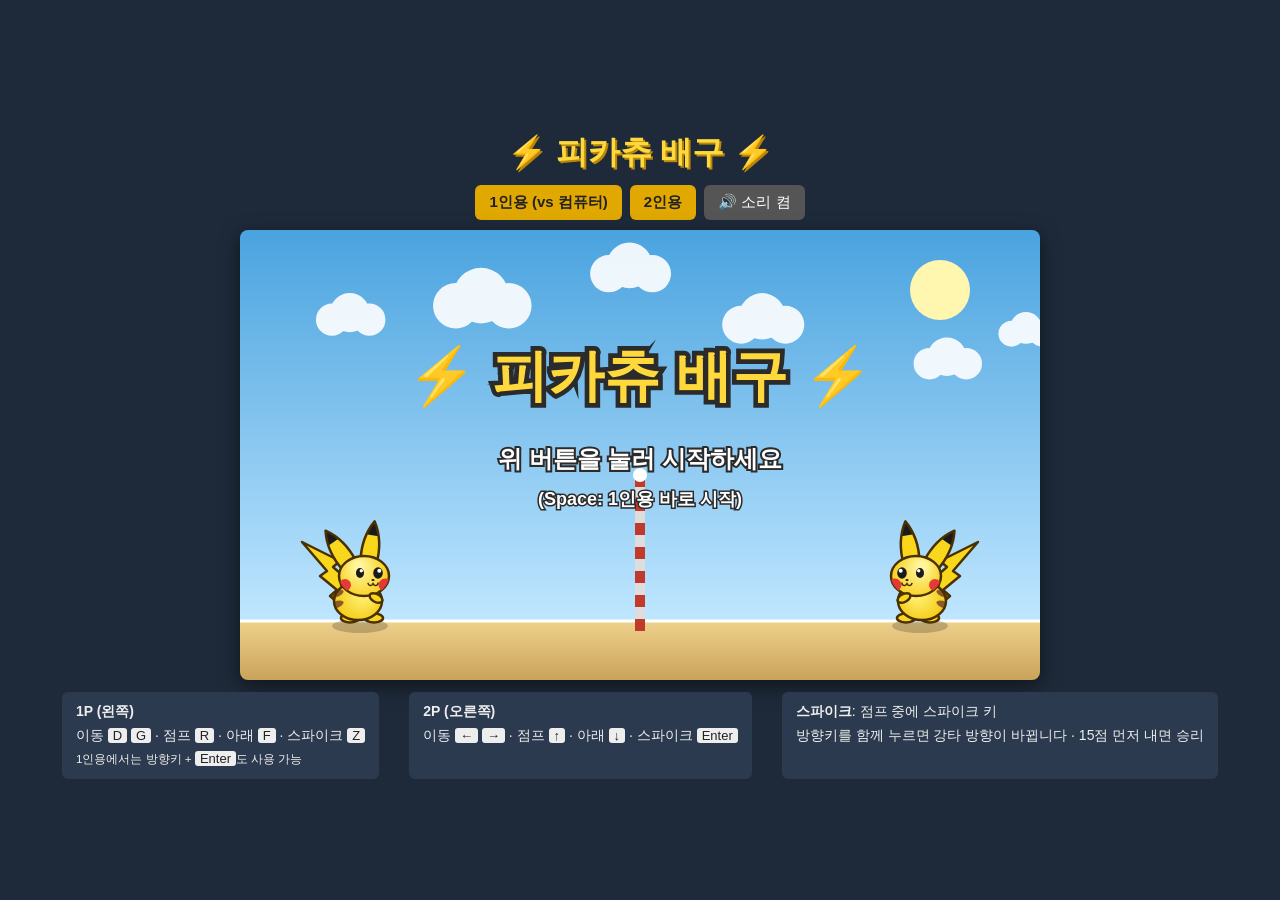
==== 피카츄 배구/index.html @ aee388b0 "Initial commit: gameroom-app completed" ====
<!DOCTYPE html>
<html lang="ko">
<head>
<meta charset="UTF-8">
<meta name="viewport" content="width=device-width, initial-scale=1.0">
<title>피카츄 배구</title>
<style>
  * { box-sizing: border-box; }
  body {
    margin: 0;
    min-height: 100vh;
    display: flex;
    flex-direction: column;
    align-items: center;
    justify-content: center;
    background: #1e2a3a;
    color: #eee;
    font-family: "Malgun Gothic", sans-serif;
  }
  h1 { margin: 10px 0; color: #ffd93b; text-shadow: 2px 2px 0 #b8860b; }
  #controls { display: flex; gap: 8px; margin-bottom: 10px; flex-wrap: wrap; justify-content: center; }
  button {
    padding: 8px 14px;
    font-size: 15px;
    border: none;
    border-radius: 6px;
    background: #555;
    color: #fff;
    cursor: pointer;
  }
  button:hover { background: #777; }
  button.main { background: #e0a800; color: #222; font-weight: bold; }
  button.main:hover { background: #ffc61a; }
  canvas {
    border-radius: 8px;
    box-shadow: 0 6px 20px rgba(0,0,0,.5);
    max-width: 95vw;
    height: auto;
  }
  #help {
    margin-top: 12px;
    display: flex;
    gap: 30px;
    flex-wrap: wrap;
    justify-content: center;
    font-size: 14px;
    line-height: 1.7;
  }
  #help div { background: #2b3a4f; padding: 8px 14px; border-radius: 6px; }
  kbd {
    background: #eee; color: #222; border-radius: 3px;
    padding: 0 5px; font-family: inherit; font-size: 13px;
  }
</style>
</head>
<body>
<h1>⚡ 피카츄 배구 ⚡</h1>
<div id="controls">
  <button class="main" id="start1">1인용 (vs 컴퓨터)</button>
  <button class="main" id="start2">2인용</button>
  <button id="sound">🔊 소리 켬</button>
</div>
<canvas id="game" width="800" height="450"></canvas>
<div id="help">
  <div>
    <b>1P (왼쪽)</b><br>
    이동 <kbd>D</kbd> <kbd>G</kbd> · 점프 <kbd>R</kbd> · 아래 <kbd>F</kbd> · 스파이크 <kbd>Z</kbd><br>
    <small>1인용에서는 방향키 + <kbd>Enter</kbd>도 사용 가능</small>
  </div>
  <div>
    <b>2P (오른쪽)</b><br>
    이동 <kbd>←</kbd> <kbd>→</kbd> · 점프 <kbd>↑</kbd> · 아래 <kbd>↓</kbd> · 스파이크 <kbd>Enter</kbd>
  </div>
  <div>
    <b>스파이크</b>: 점프 중에 스파이크 키<br>
    방향키를 함께 누르면 강타 방향이 바뀝니다 · 15점 먼저 내면 승리
  </div>
</div>

<script>
// ---------- 상수 ----------
const W = 800, H = 450;
const GROUND = 390;
const NET_X = 400, NET_W = 10, NET_TOP = 245;
const P_R = 32, B_R = 20;
const P_SPEED = 6, P_JUMP = -15, P_GRAV = 0.8;
const B_GRAV = 0.38, B_MAX = 22;
const WIN_SCORE = 15;

const canvas = document.getElementById('game');
const ctx = canvas.getContext('2d');

// ---------- 사운드 ----------
let soundOn = true, audioCtx = null;
function tone(freq, dur, vol, type = 'square', slideTo = null) {
  if (!soundOn) return;
  if (!audioCtx) audioCtx = new (window.AudioContext || window.webkitAudioContext)();
  if (audioCtx.state === 'suspended') audioCtx.resume();
  const t = audioCtx.currentTime;
  const osc = audioCtx.createOscillator();
  const gain = audioCtx.createGain();
  osc.type = type;
  osc.frequency.setValueAtTime(freq, t);
  if (slideTo) osc.frequency.exponentialRampToValueAtTime(slideTo, t + dur);
  gain.gain.setValueAtTime(vol, t);
  gain.gain.exponentialRampToValueAtTime(0.001, t + dur);
  osc.connect(gain).connect(audioCtx.destination);
  osc.start(t);
  osc.stop(t + dur);
}
const sfx = {
  hit:    () => tone(520, 0.08, 0.15),
  spike:  () => { tone(900, 0.25, 0.2, 'sawtooth', 120); tone(60, 0.3, 0.3, 'square', 30); },
  jump:   () => tone(300, 0.12, 0.06, 'triangle', 600),
  bounce: () => tone(200, 0.05, 0.08, 'triangle'),
  score:  () => { tone(660, 0.1, 0.12); setTimeout(() => tone(880, 0.15, 0.12), 100); },
  win:    () => [523, 659, 784, 1047].forEach((f, i) => setTimeout(() => tone(f, 0.2, 0.15), i * 150)),
};

// ---------- 입력 ----------
const keys = new Set();
const P1KEYS = { left: 'KeyD', right: 'KeyG', up: 'KeyR', down: 'KeyF' };
const P2KEYS = { left: 'ArrowLeft', right: 'ArrowRight', up: 'ArrowUp', down: 'ArrowDown' };
const BLOCK = ['ArrowLeft', 'ArrowRight', 'ArrowUp', 'ArrowDown', 'Space', 'Enter'];

document.addEventListener('keydown', e => {
  if (BLOCK.includes(e.code)) e.preventDefault();
  keys.add(e.code);
  if (e.repeat) return;
  if ((state === 'menu' || state === 'gameover') && (e.code === 'Space' || e.code === 'Enter')) {
    startGame(mode || 'cpu');
    return;
  }
  if (e.code === 'KeyZ') players[0].hitQ = true;
  if (e.code === 'Enter' || e.code === 'NumpadEnter') {
    if (mode === 'cpu') players[0].hitQ = true;
    else players[1].hitQ = true;
  }
});
document.addEventListener('keyup', e => keys.delete(e.code));
window.addEventListener('blur', () => keys.clear());

function humanInput(p) {
  const sets = [];
  if (p.side === 0) sets.push(P1KEYS);
  if (p.side === 1 || mode === 'cpu') sets.push(P2KEYS);
  const inp = { left: false, right: false, up: false, down: false, hit: p.hitQ };
  for (const s of sets) {
    for (const k of ['left', 'right', 'up', 'down']) if (keys.has(s[k])) inp[k] = true;
  }
  p.hitQ = false;
  return inp;
}

// ---------- 게임 상태 ----------
let mode = null;          // 'cpu' | 'pvp'
let state = 'menu';       // menu | ready | playing | point | gameover
let stateTimer = 0;
let score = [0, 0];
let server = 0;
let lastScorer = -1;
let shake = 0;
let players, ball;
const particles = [];
const clouds = Array.from({ length: 6 }, (_, i) => ({
  x: i * 150 + Math.random() * 80, y: 30 + Math.random() * 110, s: 0.6 + Math.random() * 0.8,
}));

function makePlayer(side) {
  return {
    side, x: side === 0 ? 120 : 680, y: GROUND - P_R, vy: 0,
    onGround: true, power: 0, hitQ: false, inp: {}, cpu: false, aiOffset: 0, anim: 0,
  };
}

function resetRound() {
  for (const p of players) {
    p.x = p.side === 0 ? 120 : 680;
    p.y = GROUND - P_R; p.vy = 0; p.onGround = true; p.power = 0;
    p.aiOffset = 4 + Math.random() * 22;
  }
  ball = {
    x: server === 0 ? 120 : 680, y: 80, vx: 0, vy: 0,
    rot: 0, power: 0, cool: [0, 0], trail: [],
  };
  state = 'ready';
  stateTimer = 50;
}

function startGame(m) {
  mode = m;
  score = [0, 0];
  server = Math.random() < 0.5 ? 0 : 1;
  players = [makePlayer(0), makePlayer(1)];
  players[1].cpu = m === 'cpu';
  resetRound();
}

players = [makePlayer(0), makePlayer(1)];
ball = { x: 400, y: 120, vx: 0, vy: 0, rot: 0, power: 0, cool: [0, 0], trail: [] };

// ---------- 컴퓨터 AI ----------
function predictLandingX() {
  let x = ball.x, y = ball.y, vx = ball.vx, vy = ball.vy;
  for (let i = 0; i < 400; i++) {
    vy += B_GRAV; x += vx; y += vy;
    if (x < B_R) { x = B_R; vx = -vx; }
    if (x > W - B_R) { x = W - B_R; vx = -vx; }
    if (y > NET_TOP && Math.abs(x - NET_X) < NET_W / 2 + B_R) {
      vx = -vx;
      x = x < NET_X ? NET_X - NET_W / 2 - B_R : NET_X + NET_W / 2 + B_R;
    }
    if (vy > 0 && y > GROUND - P_R * 2.2) return x;
  }
  return x;
}

function aiInput(p) {
  const inp = { left: false, right: false, up: false, down: false, hit: false };
  if (state !== 'playing' && state !== 'ready') return inp;

  let target = 640;
  const landX = predictLandingX();
  if (landX > NET_X) target = landX + p.aiOffset; // 공 뒤쪽에 서서 네트 쪽으로 넘김
  if (state === 'ready' && server === 1) target = ball.x + p.aiOffset;

  if (p.x < target - 5) inp.right = true;
  else if (p.x > target + 5) inp.left = true;

  const dx = ball.x - p.x, dy = ball.y - p.y;
  // 네트 근처에서 공이 떨어질 때 점프해서 스파이크 시도
  if (state === 'playing' && p.onGround && ball.x > NET_X && Math.abs(dx) < 55 &&
      ball.vy > 0 && dy > -200 && dy < -100 && ball.x < 620 && Math.random() < 0.25) {
    inp.up = true;
  }
  if (!p.onGround && Math.hypot(dx, dy) < 85 && ball.x > NET_X) {
    inp.hit = true;
    const r = Math.random();
    inp.down = r < 0.5;
    inp.up = r > 0.85;
    inp.left = Math.random() < 0.6;
    inp.right = false;
  }
  return inp;
}

// ---------- 업데이트 ----------
function updatePlayer(p) {
  const inp = p.cpu ? aiInput(p) : humanInput(p);
  p.inp = inp;

  let dx = 0;
  if (inp.left) dx -= 1;
  if (inp.right) dx += 1;
  p.x += dx * P_SPEED;
  if (dx) p.anim += 0.3;

  const minX = p.side === 0 ? P_R : NET_X + NET_W / 2 + P_R;
  const maxX = p.side === 0 ? NET_X - NET_W / 2 - P_R : W - P_R;
  p.x = Math.max(minX, Math.min(maxX, p.x));

  if (inp.up && p.onGround) {
    p.vy = P_JUMP;
    p.onGround = false;
    sfx.jump();
  }
  if (inp.hit && !p.onGround && p.power === 0) p.power = 16;

  p.vy += P_GRAV;
  p.y += p.vy;
  if (p.y >= GROUND - P_R) {
    p.y = GROUND - P_R;
    p.vy = 0;
    p.onGround = true;
  }
  if (p.power > 0) p.power--;
}

function hitBall(p) {
  const dx = ball.x - p.x, dy = ball.y - p.y;
  const d = Math.hypot(dx, dy);
  if (d >= P_R + B_R || ball.cool[p.side] > 0) return;

  ball.cool[p.side] = 10;
  const n = d || 1;
  ball.x = p.x + dx / n * (P_R + B_R);
  ball.y = p.y + dy / n * (P_R + B_R);
  const dir = p.side === 0 ? 1 : -1;

  if (p.power > 0) {
    // 스파이크
    const inp = p.inp;
    let vx = dir * 15, vy = 4;
    if (inp.down) vy = 12;
    else if (inp.up) vy = -10;
    const fwd = (inp.right && dir === 1) || (inp.left && dir === -1);
    const back = (inp.left && dir === 1) || (inp.right && dir === -1);
    if (fwd) vx = dir * 19;
    else if (back) vx = dir * 9;
    ball.vx = vx;
    ball.vy = vy;
    ball.power = 40;
    p.power = 0;
    shake = 10;
    sfx.spike();
    burst(ball.x, ball.y, '#fff36b', 14);
  } else {
    ball.vx = Math.max(-9, Math.min(9, dx * 0.28 + (Math.random() - 0.5)));
    ball.vy = -12 - Math.random() * 1.5;
    ball.power = 0;
    sfx.hit();
  }
}

function updateBall() {
  ball.vy += B_GRAV;
  ball.vx = Math.max(-B_MAX, Math.min(B_MAX, ball.vx));
  ball.vy = Math.max(-B_MAX, Math.min(B_MAX, ball.vy));
  ball.x += ball.vx;
  ball.y += ball.vy;
  ball.rot += ball.vx * 0.03;
  ball.cool[0] = Math.max(0, ball.cool[0] - 1);
  ball.cool[1] = Math.max(0, ball.cool[1] - 1);

  if (ball.power > 0) {
    ball.power--;
    ball.trail.push({ x: ball.x, y: ball.y });
  }
  if (ball.trail.length > 10 || (ball.power === 0 && ball.trail.length)) ball.trail.shift();

  // 벽, 천장
  if (ball.x < B_R) { ball.x = B_R; ball.vx = Math.abs(ball.vx); sfx.bounce(); }
  if (ball.x > W - B_R) { ball.x = W - B_R; ball.vx = -Math.abs(ball.vx); sfx.bounce(); }
  if (ball.y < -200) { ball.y = -200; ball.vy = Math.abs(ball.vy); }

  // 네트
  const left = NET_X - NET_W / 2, right = NET_X + NET_W / 2;
  const cx = Math.max(left, Math.min(right, ball.x));
  const cy = Math.max(NET_TOP, Math.min(GROUND, ball.y));
  if (Math.hypot(ball.x - cx, ball.y - cy) < B_R) {
    if (ball.y < NET_TOP && ball.vy > 0) {
      ball.y = NET_TOP - B_R;
      ball.vy = -Math.abs(ball.vy) * 0.7;
      if (Math.abs(ball.vx) < 1) ball.vx = (ball.x < NET_X ? -1 : 1) * 2;
    } else if (ball.x < NET_X) {
      ball.x = left - B_R;
      ball.vx = -Math.abs(ball.vx) * 0.8;
    } else {
      ball.x = right + B_R;
      ball.vx = Math.abs(ball.vx) * 0.8;
    }
    sfx.bounce();
  }

  for (const p of players) hitBall(p);

  // 바닥 → 득점
  if (ball.y + B_R >= GROUND) {
    ball.y = GROUND - B_R;
    const scorer = ball.x < NET_X ? 1 : 0;
    score[scorer]++;
    server = scorer;
    lastScorer = scorer;
    burst(ball.x, GROUND, '#d9b77a', 20);
    shake = Math.max(shake, 6);
    ball.trail = [];
    if (score[scorer] >= WIN_SCORE) {
      state = 'gameover';
      sfx.win();
    } else {
      state = 'point';
      stateTimer = 90;
      sfx.score();
    }
  }
}

function burst(x, y, color, n) {
  for (let i = 0; i < n; i++) {
    const a = Math.random() * Math.PI * 2, s = 1 + Math.random() * 4;
    particles.push({ x, y, vx: Math.cos(a) * s, vy: Math.sin(a) * s - 2, life: 30, color });
  }
}

function update() {
  for (const c of clouds) {
    c.x += 0.2 * c.s;
    if (c.x > W + 80) c.x = -80;
  }
  for (let i = particles.length - 1; i >= 0; i--) {
    const q = particles[i];
    q.vy += 0.2; q.x += q.vx; q.y += q.vy;
    if (--q.life <= 0) particles.splice(i, 1);
  }
  if (shake > 0) shake *= 0.85;
  if (shake < 0.5) shake = 0;

  if (state === 'menu' || state === 'gameover') return;

  for (const p of players) updatePlayer(p);

  if (state === 'ready') {
    if (--stateTimer <= 0) state = 'playing';
  } else if (state === 'playing') {
    updateBall();
  } else if (state === 'point') {
    if (--stateTimer <= 0) resetRound();
  }
}

// ---------- 그리기 ----------
function drawBackground() {
  const sky = ctx.createLinearGradient(0, 0, 0, GROUND);
  sky.addColorStop(0, '#4aa3df');
  sky.addColorStop(1, '#bfe6ff');
  ctx.fillStyle = sky;
  ctx.fillRect(0, 0, W, GROUND);

  // 해
  ctx.fillStyle = '#fff6b0';
  ctx.beginPath();
  ctx.arc(700, 60, 30, 0, Math.PI * 2);
  ctx.fill();

  // 구름
  ctx.fillStyle = 'rgba(255,255,255,0.9)';
  for (const c of clouds) {
    ctx.beginPath();
    ctx.arc(c.x, c.y, 18 * c.s, 0, Math.PI * 2);
    ctx.arc(c.x + 20 * c.s, c.y - 8 * c.s, 22 * c.s, 0, Math.PI * 2);
    ctx.arc(c.x + 42 * c.s, c.y, 18 * c.s, 0, Math.PI * 2);
    ctx.fill();
  }

  // 모래사장
  const sand = ctx.createLinearGradient(0, GROUND, 0, H);
  sand.addColorStop(0, '#f0d28c');
  sand.addColorStop(1, '#c9a35a');
  ctx.fillStyle = sand;
  ctx.fillRect(0, GROUND, W, H - GROUND);
  ctx.strokeStyle = '#fff';
  ctx.lineWidth = 3;
  ctx.beginPath();
  ctx.moveTo(0, GROUND + 1);
  ctx.lineTo(W, GROUND + 1);
  ctx.stroke();
}

function drawNet() {
  // 기둥
  ctx.fillStyle = '#ddd';
  ctx.fillRect(NET_X - NET_W / 2, NET_TOP, NET_W, GROUND - NET_TOP);
  ctx.fillStyle = '#c0392b';
  for (let y = NET_TOP; y < GROUND; y += 24) {
    ctx.fillRect(NET_X - NET_W / 2, y, NET_W, 12);
  }
  ctx.fillStyle = '#fff';
  ctx.beginPath();
  ctx.arc(NET_X, NET_TOP, NET_W / 2 + 2, 0, Math.PI * 2);
  ctx.fill();
}

function drawShadow(x, size) {
  ctx.fillStyle = 'rgba(0,0,0,0.2)';
  ctx.beginPath();
  ctx.ellipse(x, GROUND + 6, size, size * 0.25, 0, 0, Math.PI * 2);
  ctx.fill();
}

function drawPikachu(p) {
  const f = p.side === 0 ? 1 : -1; // 바라보는 방향
  drawShadow(p.x, 28);
  ctx.save();
  ctx.translate(p.x, p.y);
  ctx.scale(f, 1);
  const bob = p.onGround ? Math.sin(p.anim) * 2 : 0;
  ctx.translate(0, -Math.abs(bob));
  if (!p.onGround) ctx.rotate(p.vy * -0.01);

  const OUT = '#4a3000';     // 외곽선
  const YEL = '#f9d71c';     // 피카츄 노랑
  const BROWN = '#8b5a2b';   // 꼬리 뿌리, 등 줄무늬
  ctx.lineJoin = 'round';
  ctx.lineCap = 'round';
  ctx.lineWidth = 2.5;
  ctx.strokeStyle = OUT;

  // 스파이크 오라 + 전기 스파크
  if (p.power > 0) {
    ctx.fillStyle = `rgba(255,255,140,${0.2 + Math.random() * 0.2})`;
    ctx.beginPath();
    ctx.arc(0, 0, 52, 0, Math.PI * 2);
    ctx.fill();
    ctx.strokeStyle = '#fff59d';
    ctx.lineWidth = 2;
    for (let i = 0; i < 4; i++) {
      let a = Math.random() * Math.PI * 2, r = 38;
      ctx.beginPath();
      ctx.moveTo(Math.cos(a) * r, Math.sin(a) * r);
      for (let k = 0; k < 3; k++) {
        r += 7;
        a += (Math.random() - 0.5) * 0.7;
        ctx.lineTo(Math.cos(a) * r, Math.sin(a) * r);
      }
      ctx.stroke();
    }
    ctx.strokeStyle = OUT;
    ctx.lineWidth = 2.5;
  }

  // 꼬리 (번개 모양, 뿌리는 갈색)
  const tail = [[-16, 20], [-30, 8], [-23, 2], [-40, -12], [-33, -17], [-58, -46], [-20, -27], [-27, -21], [-12, -8], [-19, -3], [-6, 12]];
  ctx.beginPath();
  ctx.moveTo(tail[0][0], tail[0][1]);
  for (const [x, y] of tail) ctx.lineTo(x, y);
  ctx.closePath();
  ctx.fillStyle = YEL;
  ctx.fill();
  ctx.save();
  ctx.clip();
  ctx.fillStyle = BROWN;
  ctx.fillRect(-32, 3, 30, 20);
  ctx.restore();
  ctx.stroke();

  // 귀 (길고 뾰족, 끝이 검정) — 머리 뒤에 그림
  const ear = (bx, by, ang) => {
    ctx.save();
    ctx.translate(bx, by);
    ctx.rotate(ang);
    ctx.beginPath();
    ctx.moveTo(-8, 4);
    ctx.quadraticCurveTo(-11, -20, 0, -38);
    ctx.quadraticCurveTo(11, -20, 8, 4);
    ctx.closePath();
    ctx.fillStyle = YEL;
    ctx.fill();
    ctx.save();
    ctx.clip();
    ctx.fillStyle = '#1a1a1a';
    ctx.fillRect(-14, -42, 28, 18);
    ctx.restore();
    ctx.stroke();
    ctx.restore();
  };
  ear(-13, -26, -0.6); // 뒤쪽 귀
  ear(9, -29, 0.15);   // 앞쪽 귀

  // 발
  ctx.fillStyle = YEL;
  for (const fx of [-10, 14]) {
    ctx.beginPath();
    ctx.ellipse(fx, 30, 9, 4.5, 0, 0, Math.PI * 2);
    ctx.fill();
    ctx.stroke();
  }

  // 몸통 (아래가 통통한 서양배 모양)
  const bodyPath = () => {
    ctx.beginPath();
    ctx.ellipse(-2, 13, 24, 19, 0, 0, Math.PI * 2);
  };
  const bodyGrad = ctx.createRadialGradient(4, 4, 4, -2, 13, 28);
  bodyGrad.addColorStop(0, '#fff176');
  bodyGrad.addColorStop(1, '#f2c200');
  bodyPath();
  ctx.fillStyle = bodyGrad;
  ctx.fill();
  // 등의 갈색 줄무늬 두 개
  ctx.save();
  ctx.clip();
  ctx.fillStyle = BROWN;
  for (const sy of [6, 17]) {
    ctx.beginPath();
    ctx.ellipse(-25, sy, 9, 3.5, -0.35, 0, Math.PI * 2);
    ctx.fill();
  }
  ctx.restore();
  bodyPath();
  ctx.stroke();

  // 머리
  const headPath = () => {
    ctx.beginPath();
    ctx.ellipse(4, -12, 25, 20, 0, 0, Math.PI * 2);
  };
  const headGrad = ctx.createRadialGradient(-2, -22, 4, 4, -12, 30);
  headGrad.addColorStop(0, '#fff59d');
  headGrad.addColorStop(1, '#f5c800');
  headPath();
  ctx.fillStyle = headGrad;
  ctx.fill();
  ctx.stroke();

  // 빨간 볼 (머리 밖으로 삐져나오지 않게 잘라서)
  ctx.save();
  headPath();
  ctx.clip();
  ctx.fillStyle = '#e53935';
  ctx.beginPath();
  ctx.arc(25, -3, 6.5, 0, Math.PI * 2);
  ctx.arc(-15, -3, 6, 0, Math.PI * 2);
  ctx.fill();
  ctx.restore();

  // 눈 (까만 눈동자 + 흰 하이라이트)
  for (const [ex, ey, rx, ry] of [[0, -15, 4, 5], [18, -15, 4.8, 5.8]]) {
    ctx.fillStyle = '#1a1a1a';
    ctx.beginPath();
    ctx.ellipse(ex, ey, rx, ry, 0, 0, Math.PI * 2);
    ctx.fill();
    ctx.fillStyle = '#fff';
    ctx.beginPath();
    ctx.arc(ex + 1.3, ey - 2.2, rx * 0.42, 0, Math.PI * 2);
    ctx.fill();
  }

  // 코
  ctx.fillStyle = '#1a1a1a';
  ctx.beginPath();
  ctx.ellipse(13, -8, 1.6, 1.1, 0, 0, Math.PI * 2);
  ctx.fill();

  // 입: 평소엔 ω, 스파이크 때는 크게 벌림
  if (p.power > 0) {
    ctx.fillStyle = '#b71c1c';
    ctx.beginPath();
    ctx.ellipse(13, -1, 4.5, 5, 0, 0, Math.PI * 2);
    ctx.fill();
    ctx.fillStyle = '#ff8a80';
    ctx.beginPath();
    ctx.ellipse(13, 1.5, 3, 2, 0, 0, Math.PI * 2);
    ctx.fill();
  } else {
    ctx.lineWidth = 1.5;
    ctx.beginPath();
    ctx.arc(10.5, -5, 2.5, 0.15, Math.PI - 0.15);
    ctx.moveTo(18, -5);
    ctx.arc(15.5, -5, 2.5, 0.15, Math.PI - 0.15);
    ctx.stroke();
    ctx.lineWidth = 2.5;
  }

  // 팔 (점프하면 들어올림)
  ctx.fillStyle = YEL;
  ctx.save();
  if (p.onGround) {
    ctx.translate(16, 10);
    ctx.rotate(0.5);
  } else {
    ctx.translate(20, -2);
    ctx.rotate(-0.7);
  }
  ctx.beginPath();
  ctx.ellipse(0, 0, 7, 4, 0, 0, Math.PI * 2);
  ctx.fill();
  ctx.stroke();
  ctx.restore();

  ctx.restore();
}

function drawBall() {
  drawShadow(ball.x, 16 * Math.max(0.4, ball.y / GROUND));

  // 스파이크 잔상
  ball.trail.forEach((t, i) => {
    ctx.fillStyle = `rgba(255,240,120,${(i + 1) / ball.trail.length * 0.5})`;
    ctx.beginPath();
    ctx.arc(t.x, t.y, B_R * (i + 1) / ball.trail.length, 0, Math.PI * 2);
    ctx.fill();
  });

  ctx.save();
  ctx.translate(ball.x, ball.y);
  ctx.rotate(ball.rot);
  ctx.fillStyle = '#fff';
  ctx.beginPath();
  ctx.arc(0, 0, B_R, 0, Math.PI * 2);
  ctx.fill();
  ctx.save();
  ctx.clip();
  ctx.lineWidth = 6;
  ctx.strokeStyle = '#e74c3c';
  ctx.beginPath();
  ctx.arc(-B_R, 0, B_R * 1.1, -0.9, 0.9);
  ctx.stroke();
  ctx.strokeStyle = '#2e86de';
  ctx.beginPath();
  ctx.arc(B_R, 0, B_R * 1.1, Math.PI - 0.9, Math.PI + 0.9);
  ctx.stroke();
  ctx.strokeStyle = '#f1c40f';
  ctx.beginPath();
  ctx.arc(0, -B_R * 1.3, B_R * 1.1, 0.9, Math.PI - 0.9);
  ctx.stroke();
  ctx.restore();
  ctx.strokeStyle = '#333';
  ctx.lineWidth = 2;
  ctx.beginPath();
  ctx.arc(0, 0, B_R, 0, Math.PI * 2);
  ctx.stroke();
  ctx.restore();
}

function outlinedText(text, x, y, size, color = '#fff') {
  ctx.font = `bold ${size}px "Malgun Gothic", sans-serif`;
  ctx.textAlign = 'center';
  ctx.textBaseline = 'middle';
  ctx.lineWidth = size / 6;
  ctx.strokeStyle = '#2b2b2b';
  ctx.strokeText(text, x, y);
  ctx.fillStyle = color;
  ctx.fillText(text, x, y);
}

function draw() {
  ctx.save();
  if (shake) ctx.translate((Math.random() - 0.5) * shake, (Math.random() - 0.5) * shake);

  drawBackground();
  drawNet();

  for (const p of players) drawPikachu(p);
  if (state !== 'menu') drawBall();

  for (const q of particles) {
    ctx.globalAlpha = q.life / 30;
    ctx.fillStyle = q.color;
    ctx.fillRect(q.x - 2, q.y - 2, 4, 4);
  }
  ctx.globalAlpha = 1;
  ctx.restore();

  if (state === 'menu') {
    outlinedText('⚡ 피카츄 배구 ⚡', W / 2, 150, 56, '#ffd93b');
    outlinedText('위 버튼을 눌러 시작하세요', W / 2, 230, 24);
    outlinedText('(Space: 1인용 바로 시작)', W / 2, 270, 18);
    return;
  }

  // 점수
  outlinedText(String(score[0]), 70, 45, 48, '#ffd93b');
  outlinedText(String(score[1]), W - 70, 45, 48, '#ffd93b');
  outlinedText(mode === 'cpu' ? '나' : '1P', 70, 85, 18);
  outlinedText(mode === 'cpu' ? 'CPU' : '2P', W - 70, 85, 18);

  if (state === 'ready') outlinedText('준비!', W / 2, 160, 40);
  if (state === 'point') {
    const who = lastScorer === 0 ? (mode === 'cpu' ? '나' : '1P') : (mode === 'cpu' ? 'CPU' : '2P');
    outlinedText(`${who} 득점!`, W / 2, 160, 44, '#ffd93b');
  }
  if (state === 'gameover') {
    const who = lastScorer === 0 ? (mode === 'cpu' ? '내가' : '1P가') : (mode === 'cpu' ? '컴퓨터가' : '2P가');
    outlinedText(`${who} 이겼습니다! 🎉`, W / 2, 150, 48, '#ffd93b');
    outlinedText('Space 또는 Enter로 다시 시작', W / 2, 210, 22);
  }
}

// ---------- 루프 (60fps 고정) ----------
let last = performance.now(), acc = 0;
const STEP = 1000 / 60;
function loop(now) {
  acc += Math.min(now - last, 250);
  last = now;
  while (acc >= STEP) {
    update();
    acc -= STEP;
  }
  draw();
  requestAnimationFrame(loop);
}
requestAnimationFrame(loop);

// ---------- 버튼 ----------
document.getElementById('start1').addEventListener('click', e => { e.target.blur(); startGame('cpu'); });
document.getElementById('start2').addEventListener('click', e => { e.target.blur(); startGame('pvp'); });
const soundBtn = document.getElementById('sound');
soundBtn.addEventListener('click', () => {
  soundOn = !soundOn;
  soundBtn.textContent = soundOn ? '🔊 소리 켬' : '🔇 소리 끔';
  soundBtn.blur();
});
</script>
</body>
</html>
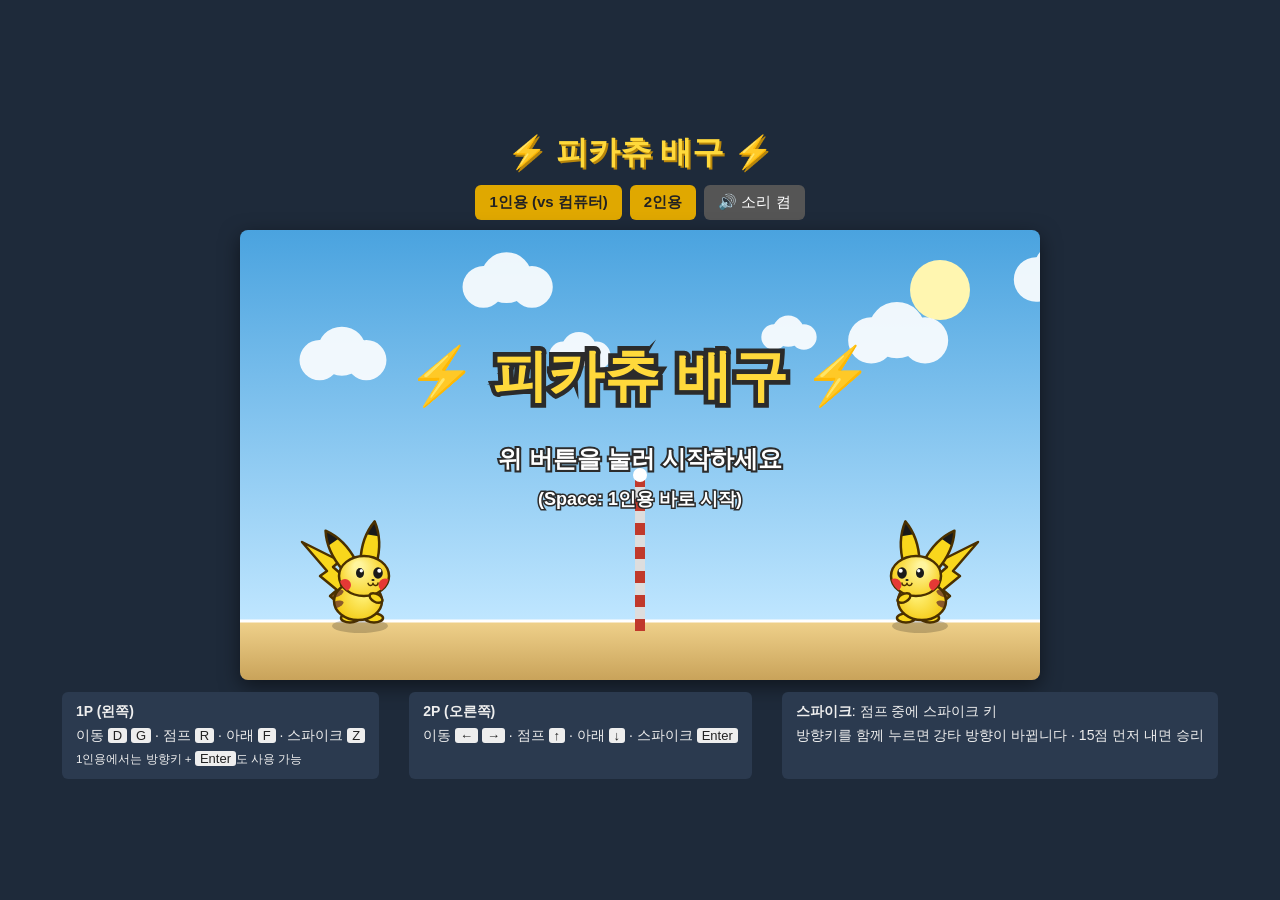
==== commit 22c79a0e: "Add arcade-style main page and split Pikachu Volleyball into html/css/js Co-Authored-By: Claude Sonn" ====
--- a/피카츄 배구/index.html
+++ b/피카츄 배구/index.html
@@ -4,54 +4,7 @@
 <meta charset="UTF-8">
 <meta name="viewport" content="width=device-width, initial-scale=1.0">
 <title>피카츄 배구</title>
-<style>
-  * { box-sizing: border-box; }
-  body {
-    margin: 0;
-    min-height: 100vh;
-    display: flex;
-    flex-direction: column;
-    align-items: center;
-    justify-content: center;
-    background: #1e2a3a;
-    color: #eee;
-    font-family: "Malgun Gothic", sans-serif;
-  }
-  h1 { margin: 10px 0; color: #ffd93b; text-shadow: 2px 2px 0 #b8860b; }
-  #controls { display: flex; gap: 8px; margin-bottom: 10px; flex-wrap: wrap; justify-content: center; }
-  button {
-    padding: 8px 14px;
-    font-size: 15px;
-    border: none;
-    border-radius: 6px;
-    background: #555;
-    color: #fff;
-    cursor: pointer;
-  }
-  button:hover { background: #777; }
-  button.main { background: #e0a800; color: #222; font-weight: bold; }
-  button.main:hover { background: #ffc61a; }
-  canvas {
-    border-radius: 8px;
-    box-shadow: 0 6px 20px rgba(0,0,0,.5);
-    max-width: 95vw;
-    height: auto;
-  }
-  #help {
-    margin-top: 12px;
-    display: flex;
-    gap: 30px;
-    flex-wrap: wrap;
-    justify-content: center;
-    font-size: 14px;
-    line-height: 1.7;
-  }
-  #help div { background: #2b3a4f; padding: 8px 14px; border-radius: 6px; }
-  kbd {
-    background: #eee; color: #222; border-radius: 3px;
-    padding: 0 5px; font-family: inherit; font-size: 13px;
-  }
-</style>
+<link rel="stylesheet" href="style.css">
 </head>
 <body>
 <h1>⚡ 피카츄 배구 ⚡</h1>
@@ -77,709 +30,6 @@
   </div>
 </div>
 
-<script>
-// ---------- 상수 ----------
-const W = 800, H = 450;
-const GROUND = 390;
-const NET_X = 400, NET_W = 10, NET_TOP = 245;
-const P_R = 32, B_R = 20;
-const P_SPEED = 6, P_JUMP = -15, P_GRAV = 0.8;
-const B_GRAV = 0.38, B_MAX = 22;
-const WIN_SCORE = 15;
 
-const canvas = document.getElementById('game');
-const ctx = canvas.getContext('2d');
-
-// ---------- 사운드 ----------
-let soundOn = true, audioCtx = null;
-function tone(freq, dur, vol, type = 'square', slideTo = null) {
-  if (!soundOn) return;
-  if (!audioCtx) audioCtx = new (window.AudioContext || window.webkitAudioContext)();
-  if (audioCtx.state === 'suspended') audioCtx.resume();
-  const t = audioCtx.currentTime;
-  const osc = audioCtx.createOscillator();
-  const gain = audioCtx.createGain();
-  osc.type = type;
-  osc.frequency.setValueAtTime(freq, t);
-  if (slideTo) osc.frequency.exponentialRampToValueAtTime(slideTo, t + dur);
-  gain.gain.setValueAtTime(vol, t);
-  gain.gain.exponentialRampToValueAtTime(0.001, t + dur);
-  osc.connect(gain).connect(audioCtx.destination);
-  osc.start(t);
-  osc.stop(t + dur);
-}
-const sfx = {
-  hit:    () => tone(520, 0.08, 0.15),
-  spike:  () => { tone(900, 0.25, 0.2, 'sawtooth', 120); tone(60, 0.3, 0.3, 'square', 30); },
-  jump:   () => tone(300, 0.12, 0.06, 'triangle', 600),
-  bounce: () => tone(200, 0.05, 0.08, 'triangle'),
-  score:  () => { tone(660, 0.1, 0.12); setTimeout(() => tone(880, 0.15, 0.12), 100); },
-  win:    () => [523, 659, 784, 1047].forEach((f, i) => setTimeout(() => tone(f, 0.2, 0.15), i * 150)),
-};
-
-// ---------- 입력 ----------
-const keys = new Set();
-const P1KEYS = { left: 'KeyD', right: 'KeyG', up: 'KeyR', down: 'KeyF' };
-const P2KEYS = { left: 'ArrowLeft', right: 'ArrowRight', up: 'ArrowUp', down: 'ArrowDown' };
-const BLOCK = ['ArrowLeft', 'ArrowRight', 'ArrowUp', 'ArrowDown', 'Space', 'Enter'];
-
-document.addEventListener('keydown', e => {
-  if (BLOCK.includes(e.code)) e.preventDefault();
-  keys.add(e.code);
-  if (e.repeat) return;
-  if ((state === 'menu' || state === 'gameover') && (e.code === 'Space' || e.code === 'Enter')) {
-    startGame(mode || 'cpu');
-    return;
-  }
-  if (e.code === 'KeyZ') players[0].hitQ = true;
-  if (e.code === 'Enter' || e.code === 'NumpadEnter') {
-    if (mode === 'cpu') players[0].hitQ = true;
-    else players[1].hitQ = true;
-  }
-});
-document.addEventListener('keyup', e => keys.delete(e.code));
-window.addEventListener('blur', () => keys.clear());
-
-function humanInput(p) {
-  const sets = [];
-  if (p.side === 0) sets.push(P1KEYS);
-  if (p.side === 1 || mode === 'cpu') sets.push(P2KEYS);
-  const inp = { left: false, right: false, up: false, down: false, hit: p.hitQ };
-  for (const s of sets) {
-    for (const k of ['left', 'right', 'up', 'down']) if (keys.has(s[k])) inp[k] = true;
-  }
-  p.hitQ = false;
-  return inp;
-}
-
-// ---------- 게임 상태 ----------
-let mode = null;          // 'cpu' | 'pvp'
-let state = 'menu';       // menu | ready | playing | point | gameover
-let stateTimer = 0;
-let score = [0, 0];
-let server = 0;
-let lastScorer = -1;
-let shake = 0;
-let players, ball;
-const particles = [];
-const clouds = Array.from({ length: 6 }, (_, i) => ({
-  x: i * 150 + Math.random() * 80, y: 30 + Math.random() * 110, s: 0.6 + Math.random() * 0.8,
-}));
-
-function makePlayer(side) {
-  return {
-    side, x: side === 0 ? 120 : 680, y: GROUND - P_R, vy: 0,
-    onGround: true, power: 0, hitQ: false, inp: {}, cpu: false, aiOffset: 0, anim: 0,
-  };
-}
-
-function resetRound() {
-  for (const p of players) {
-    p.x = p.side === 0 ? 120 : 680;
-    p.y = GROUND - P_R; p.vy = 0; p.onGround = true; p.power = 0;
-    p.aiOffset = 4 + Math.random() * 22;
-  }
-  ball = {
-    x: server === 0 ? 120 : 680, y: 80, vx: 0, vy: 0,
-    rot: 0, power: 0, cool: [0, 0], trail: [],
-  };
-  state = 'ready';
-  stateTimer = 50;
-}
-
-function startGame(m) {
-  mode = m;
-  score = [0, 0];
-  server = Math.random() < 0.5 ? 0 : 1;
-  players = [makePlayer(0), makePlayer(1)];
-  players[1].cpu = m === 'cpu';
-  resetRound();
-}
-
-players = [makePlayer(0), makePlayer(1)];
-ball = { x: 400, y: 120, vx: 0, vy: 0, rot: 0, power: 0, cool: [0, 0], trail: [] };
-
-// ---------- 컴퓨터 AI ----------
-function predictLandingX() {
-  let x = ball.x, y = ball.y, vx = ball.vx, vy = ball.vy;
-  for (let i = 0; i < 400; i++) {
-    vy += B_GRAV; x += vx; y += vy;
-    if (x < B_R) { x = B_R; vx = -vx; }
-    if (x > W - B_R) { x = W - B_R; vx = -vx; }
-    if (y > NET_TOP && Math.abs(x - NET_X) < NET_W / 2 + B_R) {
-      vx = -vx;
-      x = x < NET_X ? NET_X - NET_W / 2 - B_R : NET_X + NET_W / 2 + B_R;
-    }
-    if (vy > 0 && y > GROUND - P_R * 2.2) return x;
-  }
-  return x;
-}
-
-function aiInput(p) {
-  const inp = { left: false, right: false, up: false, down: false, hit: false };
-  if (state !== 'playing' && state !== 'ready') return inp;
-
-  let target = 640;
-  const landX = predictLandingX();
-  if (landX > NET_X) target = landX + p.aiOffset; // 공 뒤쪽에 서서 네트 쪽으로 넘김
-  if (state === 'ready' && server === 1) target = ball.x + p.aiOffset;
-
-  if (p.x < target - 5) inp.right = true;
-  else if (p.x > target + 5) inp.left = true;
-
-  const dx = ball.x - p.x, dy = ball.y - p.y;
-  // 네트 근처에서 공이 떨어질 때 점프해서 스파이크 시도
-  if (state === 'playing' && p.onGround && ball.x > NET_X && Math.abs(dx) < 55 &&
-      ball.vy > 0 && dy > -200 && dy < -100 && ball.x < 620 && Math.random() < 0.25) {
-    inp.up = true;
-  }
-  if (!p.onGround && Math.hypot(dx, dy) < 85 && ball.x > NET_X) {
-    inp.hit = true;
-    const r = Math.random();
-    inp.down = r < 0.5;
-    inp.up = r > 0.85;
-    inp.left = Math.random() < 0.6;
-    inp.right = false;
-  }
-  return inp;
-}
-
-// ---------- 업데이트 ----------
-function updatePlayer(p) {
-  const inp = p.cpu ? aiInput(p) : humanInput(p);
-  p.inp = inp;
-
-  let dx = 0;
-  if (inp.left) dx -= 1;
-  if (inp.right) dx += 1;
-  p.x += dx * P_SPEED;
-  if (dx) p.anim += 0.3;
-
-  const minX = p.side === 0 ? P_R : NET_X + NET_W / 2 + P_R;
-  const maxX = p.side === 0 ? NET_X - NET_W / 2 - P_R : W - P_R;
-  p.x = Math.max(minX, Math.min(maxX, p.x));
-
-  if (inp.up && p.onGround) {
-    p.vy = P_JUMP;
-    p.onGround = false;
-    sfx.jump();
-  }
-  if (inp.hit && !p.onGround && p.power === 0) p.power = 16;
-
-  p.vy += P_GRAV;
-  p.y += p.vy;
-  if (p.y >= GROUND - P_R) {
-    p.y = GROUND - P_R;
-    p.vy = 0;
-    p.onGround = true;
-  }
-  if (p.power > 0) p.power--;
-}
-
-function hitBall(p) {
-  const dx = ball.x - p.x, dy = ball.y - p.y;
-  const d = Math.hypot(dx, dy);
-  if (d >= P_R + B_R || ball.cool[p.side] > 0) return;
-
-  ball.cool[p.side] = 10;
-  const n = d || 1;
-  ball.x = p.x + dx / n * (P_R + B_R);
-  ball.y = p.y + dy / n * (P_R + B_R);
-  const dir = p.side === 0 ? 1 : -1;
-
-  if (p.power > 0) {
-    // 스파이크
-    const inp = p.inp;
-    let vx = dir * 15, vy = 4;
-    if (inp.down) vy = 12;
-    else if (inp.up) vy = -10;
-    const fwd = (inp.right && dir === 1) || (inp.left && dir === -1);
-    const back = (inp.left && dir === 1) || (inp.right && dir === -1);
-    if (fwd) vx = dir * 19;
-    else if (back) vx = dir * 9;
-    ball.vx = vx;
-    ball.vy = vy;
-    ball.power = 40;
-    p.power = 0;
-    shake = 10;
-    sfx.spike();
-    burst(ball.x, ball.y, '#fff36b', 14);
-  } else {
-    ball.vx = Math.max(-9, Math.min(9, dx * 0.28 + (Math.random() - 0.5)));
-    ball.vy = -12 - Math.random() * 1.5;
-    ball.power = 0;
-    sfx.hit();
-  }
-}
-
-function updateBall() {
-  ball.vy += B_GRAV;
-  ball.vx = Math.max(-B_MAX, Math.min(B_MAX, ball.vx));
-  ball.vy = Math.max(-B_MAX, Math.min(B_MAX, ball.vy));
-  ball.x += ball.vx;
-  ball.y += ball.vy;
-  ball.rot += ball.vx * 0.03;
-  ball.cool[0] = Math.max(0, ball.cool[0] - 1);
-  ball.cool[1] = Math.max(0, ball.cool[1] - 1);
-
-  if (ball.power > 0) {
-    ball.power--;
-    ball.trail.push({ x: ball.x, y: ball.y });
-  }
-  if (ball.trail.length > 10 || (ball.power === 0 && ball.trail.length)) ball.trail.shift();
-
-  // 벽, 천장
-  if (ball.x < B_R) { ball.x = B_R; ball.vx = Math.abs(ball.vx); sfx.bounce(); }
-  if (ball.x > W - B_R) { ball.x = W - B_R; ball.vx = -Math.abs(ball.vx); sfx.bounce(); }
-  if (ball.y < -200) { ball.y = -200; ball.vy = Math.abs(ball.vy); }
-
-  // 네트
-  const left = NET_X - NET_W / 2, right = NET_X + NET_W / 2;
-  const cx = Math.max(left, Math.min(right, ball.x));
-  const cy = Math.max(NET_TOP, Math.min(GROUND, ball.y));
-  if (Math.hypot(ball.x - cx, ball.y - cy) < B_R) {
-    if (ball.y < NET_TOP && ball.vy > 0) {
-      ball.y = NET_TOP - B_R;
-      ball.vy = -Math.abs(ball.vy) * 0.7;
-      if (Math.abs(ball.vx) < 1) ball.vx = (ball.x < NET_X ? -1 : 1) * 2;
-    } else if (ball.x < NET_X) {
-      ball.x = left - B_R;
-      ball.vx = -Math.abs(ball.vx) * 0.8;
-    } else {
-      ball.x = right + B_R;
-      ball.vx = Math.abs(ball.vx) * 0.8;
-    }
-    sfx.bounce();
-  }
-
-  for (const p of players) hitBall(p);
-
-  // 바닥 → 득점
-  if (ball.y + B_R >= GROUND) {
-    ball.y = GROUND - B_R;
-    const scorer = ball.x < NET_X ? 1 : 0;
-    score[scorer]++;
-    server = scorer;
-    lastScorer = scorer;
-    burst(ball.x, GROUND, '#d9b77a', 20);
-    shake = Math.max(shake, 6);
-    ball.trail = [];
-    if (score[scorer] >= WIN_SCORE) {
-      state = 'gameover';
-      sfx.win();
-    } else {
-      state = 'point';
-      stateTimer = 90;
-      sfx.score();
-    }
-  }
-}
-
-function burst(x, y, color, n) {
-  for (let i = 0; i < n; i++) {
-    const a = Math.random() * Math.PI * 2, s = 1 + Math.random() * 4;
-    particles.push({ x, y, vx: Math.cos(a) * s, vy: Math.sin(a) * s - 2, life: 30, color });
-  }
-}
-
-function update() {
-  for (const c of clouds) {
-    c.x += 0.2 * c.s;
-    if (c.x > W + 80) c.x = -80;
-  }
-  for (let i = particles.length - 1; i >= 0; i--) {
-    const q = particles[i];
-    q.vy += 0.2; q.x += q.vx; q.y += q.vy;
-    if (--q.life <= 0) particles.splice(i, 1);
-  }
-  if (shake > 0) shake *= 0.85;
-  if (shake < 0.5) shake = 0;
-
-  if (state === 'menu' || state === 'gameover') return;
-
-  for (const p of players) updatePlayer(p);
-
-  if (state === 'ready') {
-    if (--stateTimer <= 0) state = 'playing';
-  } else if (state === 'playing') {
-    updateBall();
-  } else if (state === 'point') {
-    if (--stateTimer <= 0) resetRound();
-  }
-}
-
-// ---------- 그리기 ----------
-function drawBackground() {
-  const sky = ctx.createLinearGradient(0, 0, 0, GROUND);
-  sky.addColorStop(0, '#4aa3df');
-  sky.addColorStop(1, '#bfe6ff');
-  ctx.fillStyle = sky;
-  ctx.fillRect(0, 0, W, GROUND);
-
-  // 해
-  ctx.fillStyle = '#fff6b0';
-  ctx.beginPath();
-  ctx.arc(700, 60, 30, 0, Math.PI * 2);
-  ctx.fill();
-
-  // 구름
-  ctx.fillStyle = 'rgba(255,255,255,0.9)';
-  for (const c of clouds) {
-    ctx.beginPath();
-    ctx.arc(c.x, c.y, 18 * c.s, 0, Math.PI * 2);
-    ctx.arc(c.x + 20 * c.s, c.y - 8 * c.s, 22 * c.s, 0, Math.PI * 2);
-    ctx.arc(c.x + 42 * c.s, c.y, 18 * c.s, 0, Math.PI * 2);
-    ctx.fill();
-  }
-
-  // 모래사장
-  const sand = ctx.createLinearGradient(0, GROUND, 0, H);
-  sand.addColorStop(0, '#f0d28c');
-  sand.addColorStop(1, '#c9a35a');
-  ctx.fillStyle = sand;
-  ctx.fillRect(0, GROUND, W, H - GROUND);
-  ctx.strokeStyle = '#fff';
-  ctx.lineWidth = 3;
-  ctx.beginPath();
-  ctx.moveTo(0, GROUND + 1);
-  ctx.lineTo(W, GROUND + 1);
-  ctx.stroke();
-}
-
-function drawNet() {
-  // 기둥
-  ctx.fillStyle = '#ddd';
-  ctx.fillRect(NET_X - NET_W / 2, NET_TOP, NET_W, GROUND - NET_TOP);
-  ctx.fillStyle = '#c0392b';
-  for (let y = NET_TOP; y < GROUND; y += 24) {
-    ctx.fillRect(NET_X - NET_W / 2, y, NET_W, 12);
-  }
-  ctx.fillStyle = '#fff';
-  ctx.beginPath();
-  ctx.arc(NET_X, NET_TOP, NET_W / 2 + 2, 0, Math.PI * 2);
-  ctx.fill();
-}
-
-function drawShadow(x, size) {
-  ctx.fillStyle = 'rgba(0,0,0,0.2)';
-  ctx.beginPath();
-  ctx.ellipse(x, GROUND + 6, size, size * 0.25, 0, 0, Math.PI * 2);
-  ctx.fill();
-}
-
-function drawPikachu(p) {
-  const f = p.side === 0 ? 1 : -1; // 바라보는 방향
-  drawShadow(p.x, 28);
-  ctx.save();
-  ctx.translate(p.x, p.y);
-  ctx.scale(f, 1);
-  const bob = p.onGround ? Math.sin(p.anim) * 2 : 0;
-  ctx.translate(0, -Math.abs(bob));
-  if (!p.onGround) ctx.rotate(p.vy * -0.01);
-
-  const OUT = '#4a3000';     // 외곽선
-  const YEL = '#f9d71c';     // 피카츄 노랑
-  const BROWN = '#8b5a2b';   // 꼬리 뿌리, 등 줄무늬
-  ctx.lineJoin = 'round';
-  ctx.lineCap = 'round';
-  ctx.lineWidth = 2.5;
-  ctx.strokeStyle = OUT;
-
-  // 스파이크 오라 + 전기 스파크
-  if (p.power > 0) {
-    ctx.fillStyle = `rgba(255,255,140,${0.2 + Math.random() * 0.2})`;
-    ctx.beginPath();
-    ctx.arc(0, 0, 52, 0, Math.PI * 2);
-    ctx.fill();
-    ctx.strokeStyle = '#fff59d';
-    ctx.lineWidth = 2;
-    for (let i = 0; i < 4; i++) {
-      let a = Math.random() * Math.PI * 2, r = 38;
-      ctx.beginPath();
-      ctx.moveTo(Math.cos(a) * r, Math.sin(a) * r);
-      for (let k = 0; k < 3; k++) {
-        r += 7;
-        a += (Math.random() - 0.5) * 0.7;
-        ctx.lineTo(Math.cos(a) * r, Math.sin(a) * r);
-      }
-      ctx.stroke();
-    }
-    ctx.strokeStyle = OUT;
-    ctx.lineWidth = 2.5;
-  }
-
-  // 꼬리 (번개 모양, 뿌리는 갈색)
-  const tail = [[-16, 20], [-30, 8], [-23, 2], [-40, -12], [-33, -17], [-58, -46], [-20, -27], [-27, -21], [-12, -8], [-19, -3], [-6, 12]];
-  ctx.beginPath();
-  ctx.moveTo(tail[0][0], tail[0][1]);
-  for (const [x, y] of tail) ctx.lineTo(x, y);
-  ctx.closePath();
-  ctx.fillStyle = YEL;
-  ctx.fill();
-  ctx.save();
-  ctx.clip();
-  ctx.fillStyle = BROWN;
-  ctx.fillRect(-32, 3, 30, 20);
-  ctx.restore();
-  ctx.stroke();
-
-  // 귀 (길고 뾰족, 끝이 검정) — 머리 뒤에 그림
-  const ear = (bx, by, ang) => {
-    ctx.save();
-    ctx.translate(bx, by);
-    ctx.rotate(ang);
-    ctx.beginPath();
-    ctx.moveTo(-8, 4);
-    ctx.quadraticCurveTo(-11, -20, 0, -38);
-    ctx.quadraticCurveTo(11, -20, 8, 4);
-    ctx.closePath();
-    ctx.fillStyle = YEL;
-    ctx.fill();
-    ctx.save();
-    ctx.clip();
-    ctx.fillStyle = '#1a1a1a';
-    ctx.fillRect(-14, -42, 28, 18);
-    ctx.restore();
-    ctx.stroke();
-    ctx.restore();
-  };
-  ear(-13, -26, -0.6); // 뒤쪽 귀
-  ear(9, -29, 0.15);   // 앞쪽 귀
-
-  // 발
-  ctx.fillStyle = YEL;
-  for (const fx of [-10, 14]) {
-    ctx.beginPath();
-    ctx.ellipse(fx, 30, 9, 4.5, 0, 0, Math.PI * 2);
-    ctx.fill();
-    ctx.stroke();
-  }
-
-  // 몸통 (아래가 통통한 서양배 모양)
-  const bodyPath = () => {
-    ctx.beginPath();
-    ctx.ellipse(-2, 13, 24, 19, 0, 0, Math.PI * 2);
-  };
-  const bodyGrad = ctx.createRadialGradient(4, 4, 4, -2, 13, 28);
-  bodyGrad.addColorStop(0, '#fff176');
-  bodyGrad.addColorStop(1, '#f2c200');
-  bodyPath();
-  ctx.fillStyle = bodyGrad;
-  ctx.fill();
-  // 등의 갈색 줄무늬 두 개
-  ctx.save();
-  ctx.clip();
-  ctx.fillStyle = BROWN;
-  for (const sy of [6, 17]) {
-    ctx.beginPath();
-    ctx.ellipse(-25, sy, 9, 3.5, -0.35, 0, Math.PI * 2);
-    ctx.fill();
-  }
-  ctx.restore();
-  bodyPath();
-  ctx.stroke();
-
-  // 머리
-  const headPath = () => {
-    ctx.beginPath();
-    ctx.ellipse(4, -12, 25, 20, 0, 0, Math.PI * 2);
-  };
-  const headGrad = ctx.createRadialGradient(-2, -22, 4, 4, -12, 30);
-  headGrad.addColorStop(0, '#fff59d');
-  headGrad.addColorStop(1, '#f5c800');
-  headPath();
-  ctx.fillStyle = headGrad;
-  ctx.fill();
-  ctx.stroke();
-
-  // 빨간 볼 (머리 밖으로 삐져나오지 않게 잘라서)
-  ctx.save();
-  headPath();
-  ctx.clip();
-  ctx.fillStyle = '#e53935';
-  ctx.beginPath();
-  ctx.arc(25, -3, 6.5, 0, Math.PI * 2);
-  ctx.arc(-15, -3, 6, 0, Math.PI * 2);
-  ctx.fill();
-  ctx.restore();
-
-  // 눈 (까만 눈동자 + 흰 하이라이트)
-  for (const [ex, ey, rx, ry] of [[0, -15, 4, 5], [18, -15, 4.8, 5.8]]) {
-    ctx.fillStyle = '#1a1a1a';
-    ctx.beginPath();
-    ctx.ellipse(ex, ey, rx, ry, 0, 0, Math.PI * 2);
-    ctx.fill();
-    ctx.fillStyle = '#fff';
-    ctx.beginPath();
-    ctx.arc(ex + 1.3, ey - 2.2, rx * 0.42, 0, Math.PI * 2);
-    ctx.fill();
-  }
-
-  // 코
-  ctx.fillStyle = '#1a1a1a';
-  ctx.beginPath();
-  ctx.ellipse(13, -8, 1.6, 1.1, 0, 0, Math.PI * 2);
-  ctx.fill();
-
-  // 입: 평소엔 ω, 스파이크 때는 크게 벌림
-  if (p.power > 0) {
-    ctx.fillStyle = '#b71c1c';
-    ctx.beginPath();
-    ctx.ellipse(13, -1, 4.5, 5, 0, 0, Math.PI * 2);
-    ctx.fill();
-    ctx.fillStyle = '#ff8a80';
-    ctx.beginPath();
-    ctx.ellipse(13, 1.5, 3, 2, 0, 0, Math.PI * 2);
-    ctx.fill();
-  } else {
-    ctx.lineWidth = 1.5;
-    ctx.beginPath();
-    ctx.arc(10.5, -5, 2.5, 0.15, Math.PI - 0.15);
-    ctx.moveTo(18, -5);
-    ctx.arc(15.5, -5, 2.5, 0.15, Math.PI - 0.15);
-    ctx.stroke();
-    ctx.lineWidth = 2.5;
-  }
-
-  // 팔 (점프하면 들어올림)
-  ctx.fillStyle = YEL;
-  ctx.save();
-  if (p.onGround) {
-    ctx.translate(16, 10);
-    ctx.rotate(0.5);
-  } else {
-    ctx.translate(20, -2);
-    ctx.rotate(-0.7);
-  }
-  ctx.beginPath();
-  ctx.ellipse(0, 0, 7, 4, 0, 0, Math.PI * 2);
-  ctx.fill();
-  ctx.stroke();
-  ctx.restore();
-
-  ctx.restore();
-}
-
-function drawBall() {
-  drawShadow(ball.x, 16 * Math.max(0.4, ball.y / GROUND));
-
-  // 스파이크 잔상
-  ball.trail.forEach((t, i) => {
-    ctx.fillStyle = `rgba(255,240,120,${(i + 1) / ball.trail.length * 0.5})`;
-    ctx.beginPath();
-    ctx.arc(t.x, t.y, B_R * (i + 1) / ball.trail.length, 0, Math.PI * 2);
-    ctx.fill();
-  });
-
-  ctx.save();
-  ctx.translate(ball.x, ball.y);
-  ctx.rotate(ball.rot);
-  ctx.fillStyle = '#fff';
-  ctx.beginPath();
-  ctx.arc(0, 0, B_R, 0, Math.PI * 2);
-  ctx.fill();
-  ctx.save();
-  ctx.clip();
-  ctx.lineWidth = 6;
-  ctx.strokeStyle = '#e74c3c';
-  ctx.beginPath();
-  ctx.arc(-B_R, 0, B_R * 1.1, -0.9, 0.9);
-  ctx.stroke();
-  ctx.strokeStyle = '#2e86de';
-  ctx.beginPath();
-  ctx.arc(B_R, 0, B_R * 1.1, Math.PI - 0.9, Math.PI + 0.9);
-  ctx.stroke();
-  ctx.strokeStyle = '#f1c40f';
-  ctx.beginPath();
-  ctx.arc(0, -B_R * 1.3, B_R * 1.1, 0.9, Math.PI - 0.9);
-  ctx.stroke();
-  ctx.restore();
-  ctx.strokeStyle = '#333';
-  ctx.lineWidth = 2;
-  ctx.beginPath();
-  ctx.arc(0, 0, B_R, 0, Math.PI * 2);
-  ctx.stroke();
-  ctx.restore();
-}
-
-function outlinedText(text, x, y, size, color = '#fff') {
-  ctx.font = `bold ${size}px "Malgun Gothic", sans-serif`;
-  ctx.textAlign = 'center';
-  ctx.textBaseline = 'middle';
-  ctx.lineWidth = size / 6;
-  ctx.strokeStyle = '#2b2b2b';
-  ctx.strokeText(text, x, y);
-  ctx.fillStyle = color;
-  ctx.fillText(text, x, y);
-}
-
-function draw() {
-  ctx.save();
-  if (shake) ctx.translate((Math.random() - 0.5) * shake, (Math.random() - 0.5) * shake);
-
-  drawBackground();
-  drawNet();
-
-  for (const p of players) drawPikachu(p);
-  if (state !== 'menu') drawBall();
-
-  for (const q of particles) {
-    ctx.globalAlpha = q.life / 30;
-    ctx.fillStyle = q.color;
-    ctx.fillRect(q.x - 2, q.y - 2, 4, 4);
-  }
-  ctx.globalAlpha = 1;
-  ctx.restore();
-
-  if (state === 'menu') {
-    outlinedText('⚡ 피카츄 배구 ⚡', W / 2, 150, 56, '#ffd93b');
-    outlinedText('위 버튼을 눌러 시작하세요', W / 2, 230, 24);
-    outlinedText('(Space: 1인용 바로 시작)', W / 2, 270, 18);
-    return;
-  }
-
-  // 점수
-  outlinedText(String(score[0]), 70, 45, 48, '#ffd93b');
-  outlinedText(String(score[1]), W - 70, 45, 48, '#ffd93b');
-  outlinedText(mode === 'cpu' ? '나' : '1P', 70, 85, 18);
-  outlinedText(mode === 'cpu' ? 'CPU' : '2P', W - 70, 85, 18);
-
-  if (state === 'ready') outlinedText('준비!', W / 2, 160, 40);
-  if (state === 'point') {
-    const who = lastScorer === 0 ? (mode === 'cpu' ? '나' : '1P') : (mode === 'cpu' ? 'CPU' : '2P');
-    outlinedText(`${who} 득점!`, W / 2, 160, 44, '#ffd93b');
-  }
-  if (state === 'gameover') {
-    const who = lastScorer === 0 ? (mode === 'cpu' ? '내가' : '1P가') : (mode === 'cpu' ? '컴퓨터가' : '2P가');
-    outlinedText(`${who} 이겼습니다! 🎉`, W / 2, 150, 48, '#ffd93b');
-    outlinedText('Space 또는 Enter로 다시 시작', W / 2, 210, 22);
-  }
-}
-
-// ---------- 루프 (60fps 고정) ----------
-let last = performance.now(), acc = 0;
-const STEP = 1000 / 60;
-function loop(now) {
-  acc += Math.min(now - last, 250);
-  last = now;
-  while (acc >= STEP) {
-    update();
-    acc -= STEP;
-  }
-  draw();
-  requestAnimationFrame(loop);
-}
-requestAnimationFrame(loop);
-
-// ---------- 버튼 ----------
-document.getElementById('start1').addEventListener('click', e => { e.target.blur(); startGame('cpu'); });
-document.getElementById('start2').addEventListener('click', e => { e.target.blur(); startGame('pvp'); });
-const soundBtn = document.getElementById('sound');
-soundBtn.addEventListener('click', () => {
-  soundOn = !soundOn;
-  soundBtn.textContent = soundOn ? '🔊 소리 켬' : '🔇 소리 끔';
-  soundBtn.blur();
-});
-</script>
-</body>
-</html>
+<script src="main.js"></script>
+</body></html>
--- a/피카츄 배구/style.css
+++ b/피카츄 배구/style.css
@@ -0,0 +1,46 @@
+* { box-sizing: border-box; }
+body {
+  margin: 0;
+  min-height: 100vh;
+  display: flex;
+  flex-direction: column;
+  align-items: center;
+  justify-content: center;
+  background: #1e2a3a;
+  color: #eee;
+  font-family: "Malgun Gothic", sans-serif;
+}
+h1 { margin: 10px 0; color: #ffd93b; text-shadow: 2px 2px 0 #b8860b; }
+#controls { display: flex; gap: 8px; margin-bottom: 10px; flex-wrap: wrap; justify-content: center; }
+button {
+  padding: 8px 14px;
+  font-size: 15px;
+  border: none;
+  border-radius: 6px;
+  background: #555;
+  color: #fff;
+  cursor: pointer;
+}
+button:hover { background: #777; }
+button.main { background: #e0a800; color: #222; font-weight: bold; }
+button.main:hover { background: #ffc61a; }
+canvas {
+  border-radius: 8px;
+  box-shadow: 0 6px 20px rgba(0,0,0,.5);
+  max-width: 95vw;
+  height: auto;
+}
+#help {
+  margin-top: 12px;
+  display: flex;
+  gap: 30px;
+  flex-wrap: wrap;
+  justify-content: center;
+  font-size: 14px;
+  line-height: 1.7;
+}
+#help div { background: #2b3a4f; padding: 8px 14px; border-radius: 6px; }
+kbd {
+  background: #eee; color: #222; border-radius: 3px;
+  padding: 0 5px; font-family: inherit; font-size: 13px;
+}
